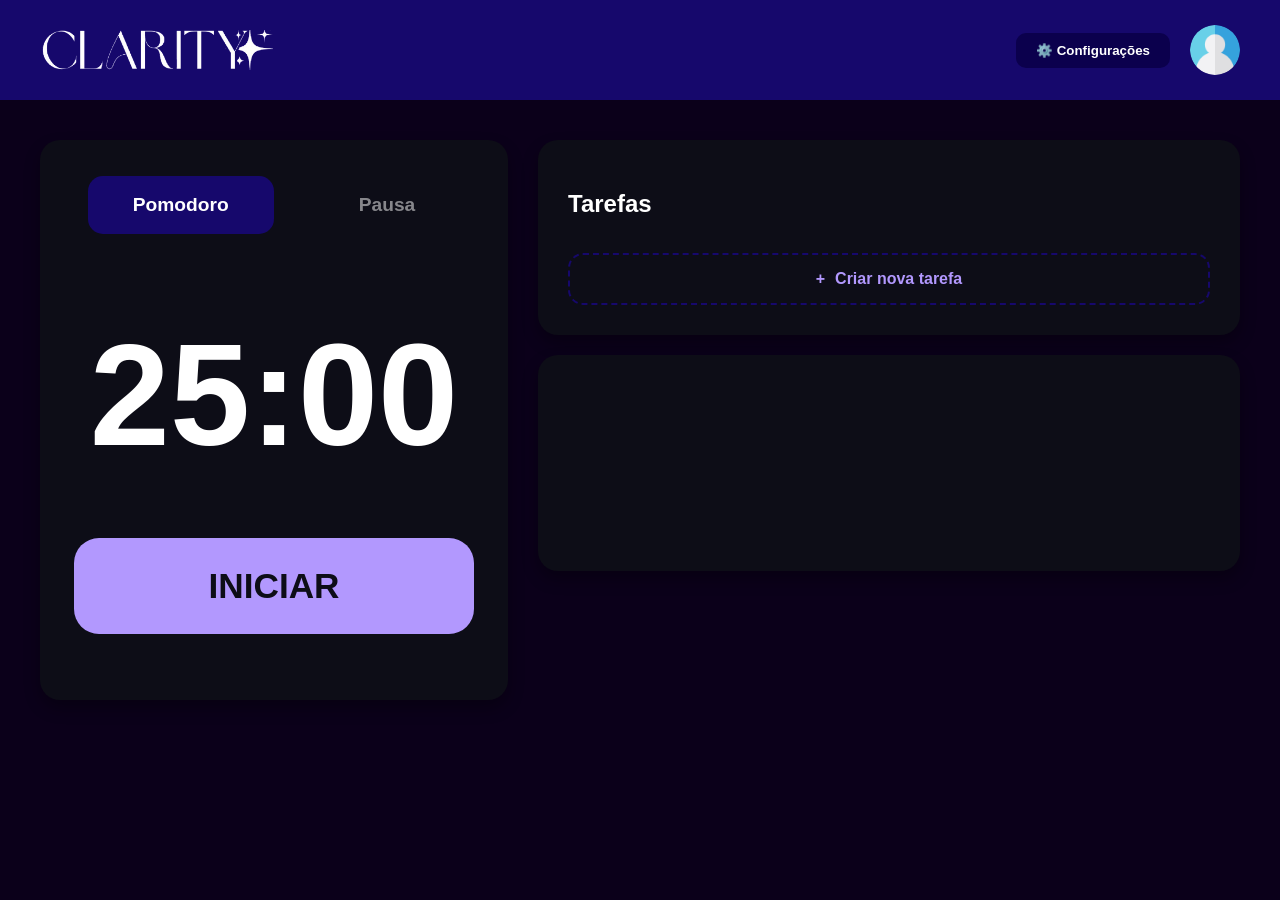
==== pages/index.html @ b57d7585 "Fix: revisão geral" ====
<!DOCTYPE html>
<html lang="pt-BR">
<head>
    <meta charset="UTF-8">
    <meta name="viewport" content="width=device-width, initial-scale=1.0">
    <link rel="stylesheet" href="../css/style.css">
    <title>Clarity</title>
</head>
<body>

    <nav class="cabecalho">
        <img id="logo" src="../assets/img/logo (1).png" alt="Logo Clarity">
        
        <!-- Grupo da Direita: Configurações + Foto -->
        <div class="nav-right">
            <button id="configuracoes" onclick="abrirModal()">⚙️ Configurações</button>
            <img id="conta" src="../assets/img/user.png" alt="Perfil do Usuário">
        </div>
    </nav>

    <dialog id="modal">
    <div class="modal-content">
        <!-- O botão de fechar agora é apenas um ícone pequeno no canto -->
        <button id="btn-fechar-modal" onclick="fecharModal()" title="Fechar">
            <img src="../assets/img/x.png" alt="Fechar" class="icone-fechar">
        </button>
        
        <div class="config-secao">
            <h3>Timer</h3>
            <div class="inputs-lado-a-lado">
                <div class="input-grupo">
                    <label for="pomodoroInput">Pomodoro</label>
                    <input type="number" id="pomodoroInput" value="25" min="1" max="999">
                </div>
                <div class="input-grupo">
                    <label for="pausaInput">Pausa</label>
                    <input type="number" id="pausaInput" value="5" min="1" max="999">
                </div>
            </div>
            <button class="btn-salvar" onclick="salvar()">Salvar Tempo</button>

            <hr class="divisor-modal">

            <div class="config-secao">
                <h3>Trilha Sonora</h3>
                <form id="form-link">
                    <label for="urlUsuario">Link da Playlist ou Vídeo</label>
                    <input type="url" id="urlUsuario" placeholder="Cole o link (Spotify, YT, Apple)" required>
                    <button class="btn-salvar" type="submit">Carregar Música</button>
                </form>
            </div>
        </div> 
    </div>   
    </dialog>

    <main class="layout-principal">
        <section class="card pomodoro-card">
            <div class="botoes-topo">
                <button id="btnFoco" class="btn-tipo ativo" onclick="mudarModo('foco')">Pomodoro</button>
                <button id="btnPausa" class="btn-tipo" onclick="mudarModo('pausa')">Pausa</button>
            </div>
            <h1 id="timer">25:00</h1>
            <button id="btn-play" onclick="toggleTimer()">INICIAR</button>
        </section>

        <div class="coluna-direita">
            <div class="card tarefas-container">
                <h2>Tarefas</h2>
                <div id="lista-tarefas" class="scroll-area"></div>
                <button id="btn-nova-tarefa">
                    <span>+</span> Criar nova tarefa
                </button>
            </div>

            <section class="card musica-card" id="container-do-player">
                <h3>Música</h3>
            </section>
        </div>
    </main>

    <dialog id="modal">
        <div class="modal-content">
            <button id="btn-fechar-modal" onclick="fecharModal()" title="Fechar">
                <img src="../assets/img/x.png" alt="Fechar" class="icone-fechar">
            </button>
            
            <div class="config-secao">
                <h3>Timer</h3>
                <div class="inputs-lado-a-lado">
                    <div class="input-grupo">
                        <label for="pomodoroInput">Pomodoro</label>
                        <input type="number" id="pomodoroInput" value="25" min="1" max="999">
                    </div>
                    <div class="input-grupo">
                        <label for="pausaInput">Pausa</label>
                        <input type="number" id="pausaInput" value="5" min="1" max="999">
                    </div>
                </div>
                <button class="btn-salvar" onclick="salvar()">Salvar Tempo</button>

                <hr class="divisor-modal">

                <div class="config-secao">
                    <h3>Trilha Sonora</h3>
                    <form id="form-link">
                        <label for="urlUsuario">Link da Playlist ou Vídeo</label>
                        <input type="url" id="urlUsuario" placeholder="Cole o link (Spotify, YT, Apple)" required>
                        <button class="btn-salvar" type="submit">Carregar Música</button>
                    </form>
                </div>
            </div> 
        </div>   
    </dialog>

    <script src="../js/modules/ui.js"></script> 
    <script src="../js/modules/logic.js"></script> 
    <script src="../js/script.js"></script>
    <script type="module" src="../js/main.js"></script>
</body>
</html>
---- css/style.css ----
:root {
    --bg-deep: #0B001A;
    --bg-card: #0d0d17;
    --primary: #16086C;
    --secondary: #a855f7;
    --accent: #B298FE;
    --text-main: #ffffff;
    --text-dark: #42354e;
    --transition: 0.3s ease;
}

body {
    margin: 0;
    padding: 0;
    box-sizing: border-box;
    background-color: var(--bg-deep);
    color: var(--text-main);
    font-family: 'Segoe UI', Tahoma, Geneva, Verdana, sans-serif;
}

nav {
    width: 100%;
    height: 100px;
    background-color: var(--primary);
    display: flex;
    justify-content: space-between;
    align-items: center;
    padding: 0 40px;
    box-sizing: border-box;
}

#logo { width: 234px; height: 40px; object-fit: contain; }

.nav-right { display: flex; align-items: center; gap: 20px; }

#configuracoes {
    color: var(--text-main);
    background-color: #0B004D;
    border: none;
    padding: 10px 20px;
    border-radius: 10px;
    cursor: pointer;
    font-weight: bold;
    transition: var(--transition);
}

#configuracoes:hover { background-color: var(--secondary); }

#conta { width: 50px; height: 50px; cursor: pointer; border-radius: 50%; }

.layout-principal {
    display: grid;
    grid-template-columns: 4fr 6fr;
    gap: 30px;
    padding: 40px;
    max-width: 1200px;
    margin: 0 auto;
}

.coluna-direita { display: flex; flex-direction: column; gap: 20px; }

.pomodoro-card, .musica-card, .tarefas-container {
    background-color: var(--bg-card);
    border-radius: 20px;
    padding: 30px;
    box-shadow: 0 8px 16px rgba(0,0,0,0.3);
}

.pomodoro-card {
    display: flex;
    flex-direction: column;
    align-items: center;
    justify-content: center;
    min-height: 500px;
}

.botoes-topo {
    display: flex;
    justify-content: center;
    gap: 40px;
    margin-bottom: 50px;
    width: 100%;
}

.btn-tipo {
    all: unset;
    display: inline-flex;
    align-items: center;
    justify-content: center;
    padding: 18px 45px !important;
    font-size: 1.2rem;
    font-weight: bold;
    cursor: pointer;
    border-radius: 15px;
    transition: var(--transition);
}

.btn-tipo.ativo { background-color: var(--primary) !important; opacity: 1 !important; }
.btn-tipo:not(.ativo) { background-color: transparent !important; opacity: 0.5 !important; }

#timer {
    font-size: 9rem !important;
    font-weight: 900;
    margin: 40px 0 !important;
    text-align: center;
    line-height: 1;
}

#btn-play {
    all: unset;
    display: flex;
    align-items: center;
    justify-content: center;
    width: 100%;
    max-width: 400px;
    background-color: var(--accent) !important;
    color: #0d0d17 !important;
    padding: 28px 0 !important;
    border-radius: 25px;
    font-size: 2.2rem;
    font-weight: 900;
    text-transform: uppercase;
    cursor: pointer;
    margin: 30px auto;
    transition: var(--transition);
}

#btn-play:hover { background-color: var(--secondary) !important; color: white !important; }

#lista-tarefas {
    max-height: 300px;
    overflow-y: auto;
    overflow-x: hidden;
    padding-right: 10px;
    margin-bottom: 15px;
    scrollbar-width: thin;
    scrollbar-color: var(--primary) var(--bg-card);
}

/* Scrollbar Custom */
#lista-tarefas::-webkit-scrollbar { width: 8px; }
#lista-tarefas::-webkit-scrollbar-track { background: var(--bg-card); border-radius: 10px; }
#lista-tarefas::-webkit-scrollbar-thumb { 
    background: var(--primary); 
    border-radius: 10px; 
    border: 2px solid var(--bg-card); 
}

.tarefa-item {
    background-color: #16162a;
    display: flex;
    align-items: center;
    gap: 15px;
    padding: 12px 20px;
    border-radius: 12px;
    margin-bottom: 10px;
    transition: var(--transition);
    border: 1px solid transparent;
}

.tarefa-item:hover { border-color: var(--secondary); background-color: #1e1e3d; }

.check-concluir {
    appearance: none;
    width: 22px; height: 22px;
    border: 2px solid var(--secondary);
    border-radius: 6px;
    cursor: pointer;
    transition: var(--transition);
}

.check-concluir:checked {
    background: var(--secondary) url("data:image/svg+xml,%3Csvg xmlns='http://www.w3.org/2000/svg' viewBox='0 0 24 24' fill='white'%3E%3Cpath d='M9 16.17L4.83 12l-1.42 1.41L9 19 21 7l-1.41-1.41z'/%3E%3C/svg%3E") no-repeat center;
    background-size: contain;
}

#btn-nova-tarefa {
    all: unset;
    display: flex;
    align-items: center;
    justify-content: center;
    gap: 10px;
    width: 100%;
    margin-top: 15px;
    padding: 15px;
    border: 2px dashed var(--primary);
    border-radius: 15px;
    color: var(--accent);
    font-weight: bold;
    cursor: pointer;
    transition: var(--transition);
    box-sizing: border-box;
}

dialog {
    background-color: #efe1fb;
    border: none;
    border-radius: 20px;
    padding: 35px;
    width: 90%;
    max-width: 400px;
    box-shadow: 0 10px 30px rgba(0,0,0,0.5);
}

dialog::backdrop { background-color: rgba(0, 0, 0, 0.7); }

#btn-fechar-modal {
    position: absolute; top: -10px; right: -10px;
    background: transparent; border: none; cursor: pointer;
}

.icone-fechar { width: 20px; height: 20px; object-fit: contain; }

dialog input {
    width: 100%;
    padding: 12px;
    border: 1.5px solid #d5c3f5;
    border-radius: 10px;
    box-sizing: border-box;
}

.btn-salvar {
    width: 100%;
    background-color: var(--secondary);
    color: white;
    border: none;
    padding: 12px;
    border-radius: 10px;
    font-weight: bold;
    cursor: pointer;
    margin-top: 15px;
}

#btn-fechar-modal {
    position: absolute;
    top: 15px;
    right: 15px;
    background: transparent;
    border: none;
    cursor: pointer;
    padding: 0;
    z-index: 10;
    line-height: 0;
}

.icone-fechar {
    width: 20px;
    height: 20px;
    object-fit: contain;
    opacity: 0.7;
    transition: var(--transition);
}

#btn-fechar-modal:hover .icone-fechar {
    opacity: 1;
    transform: scale(1.1);
}

dialog {
    overflow: visible;
    background-color: #efe1fb;
    border: none;
    border-radius: 20px;
    padding: 35px;
    width: 90%;
    max-width: 400px;
    box-shadow: 0 10px 30px rgba(0,0,0,0.5);
}
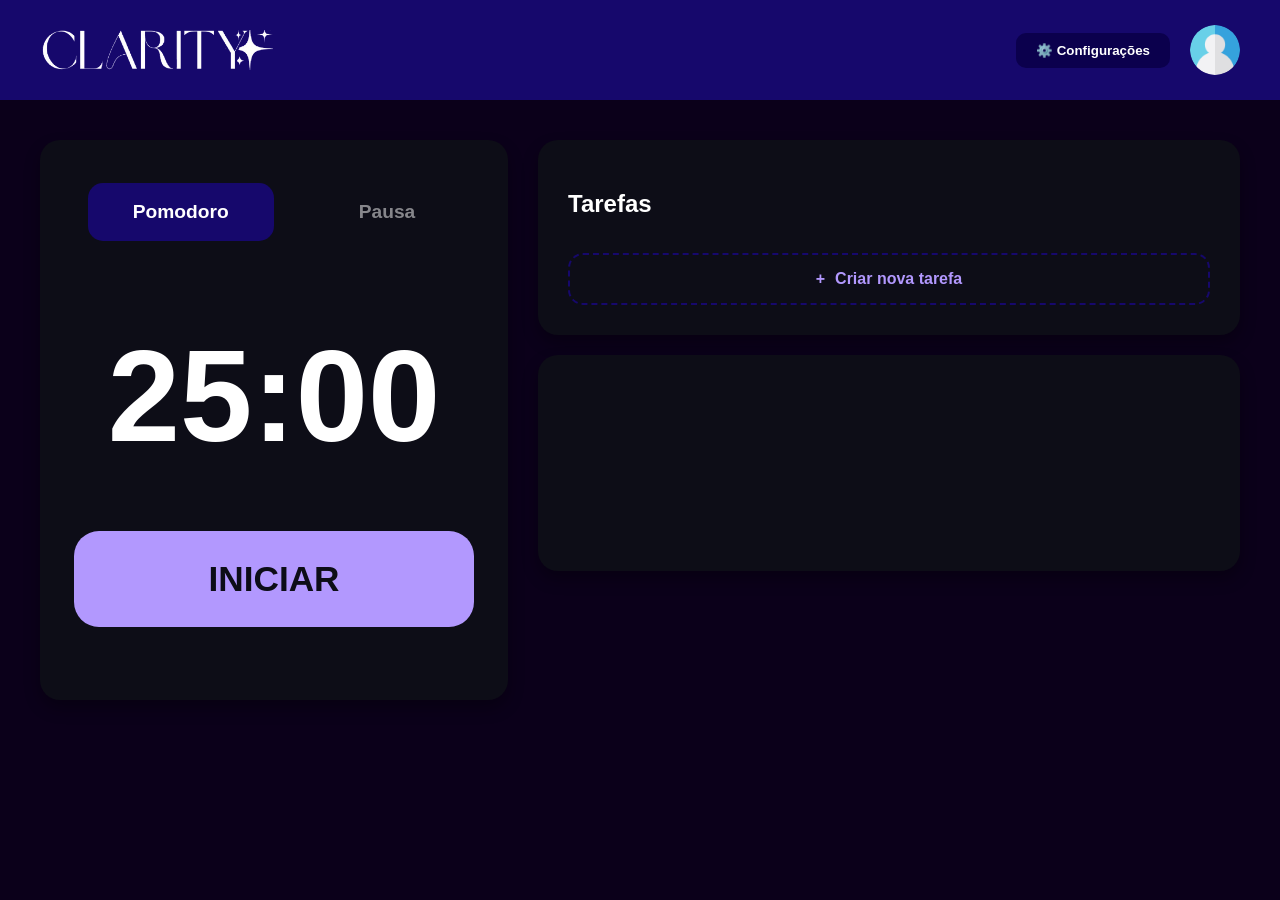
==== commit 5f2d909f: "fix: Consertando erros de digitação" ====
--- a/pages/index.html
+++ b/pages/index.html
@@ -11,49 +11,14 @@
     <nav class="cabecalho">
         <img id="logo" src="../assets/img/logo (1).png" alt="Logo Clarity">
         
-        <!-- Grupo da Direita: Configurações + Foto -->
         <div class="nav-right">
             <button id="configuracoes" onclick="abrirModal()">⚙️ Configurações</button>
             <img id="conta" src="../assets/img/user.png" alt="Perfil do Usuário">
         </div>
     </nav>
 
-    <dialog id="modal">
-    <div class="modal-content">
-        <!-- O botão de fechar agora é apenas um ícone pequeno no canto -->
-        <button id="btn-fechar-modal" onclick="fecharModal()" title="Fechar">
-            <img src="../assets/img/x.png" alt="Fechar" class="icone-fechar">
-        </button>
+    <main class="layout-principal">
         
-        <div class="config-secao">
-            <h3>Timer</h3>
-            <div class="inputs-lado-a-lado">
-                <div class="input-grupo">
-                    <label for="pomodoroInput">Pomodoro</label>
-                    <input type="number" id="pomodoroInput" value="25" min="1" max="999">
-                </div>
-                <div class="input-grupo">
-                    <label for="pausaInput">Pausa</label>
-                    <input type="number" id="pausaInput" value="5" min="1" max="999">
-                </div>
-            </div>
-            <button class="btn-salvar" onclick="salvar()">Salvar Tempo</button>
-
-            <hr class="divisor-modal">
-
-            <div class="config-secao">
-                <h3>Trilha Sonora</h3>
-                <form id="form-link">
-                    <label for="urlUsuario">Link da Playlist ou Vídeo</label>
-                    <input type="url" id="urlUsuario" placeholder="Cole o link (Spotify, YT, Apple)" required>
-                    <button class="btn-salvar" type="submit">Carregar Música</button>
-                </form>
-            </div>
-        </div> 
-    </div>   
-    </dialog>
-
-    <main class="layout-principal">
         <section class="card pomodoro-card">
             <div class="botoes-topo">
                 <button id="btnFoco" class="btn-tipo ativo" onclick="mudarModo('foco')">Pomodoro</button>
@@ -67,7 +32,7 @@
             <div class="card tarefas-container">
                 <h2>Tarefas</h2>
                 <div id="lista-tarefas" class="scroll-area"></div>
-                <button id="btn-nova-tarefa">
+                <button type="button" id="btn-nova-tarefa">
                     <span>+</span> Criar nova tarefa
                 </button>
             </div>
@@ -112,9 +77,7 @@
         </div>   
     </dialog>
 
-    <script src="../js/modules/ui.js"></script> 
-    <script src="../js/modules/logic.js"></script> 
-    <script src="../js/script.js"></script>
-    <script type="module" src="../js/main.js"></script>
+    <script src="../js/modules/script.js"></script>
+    <script type="module" src="../js/modules/main.js"></script>
 </body>
 </html>
--- a/css/style.css
+++ b/css/style.css
@@ -99,9 +99,9 @@
 .btn-tipo:not(.ativo) { background-color: transparent !important; opacity: 0.5 !important; }
 
 #timer {
-    font-size: 9rem !important;
+    font-size: 130px;
     font-weight: 900;
-    margin: 40px 0 !important;
+    margin: 40px 0;
     text-align: center;
     line-height: 1;
 }
